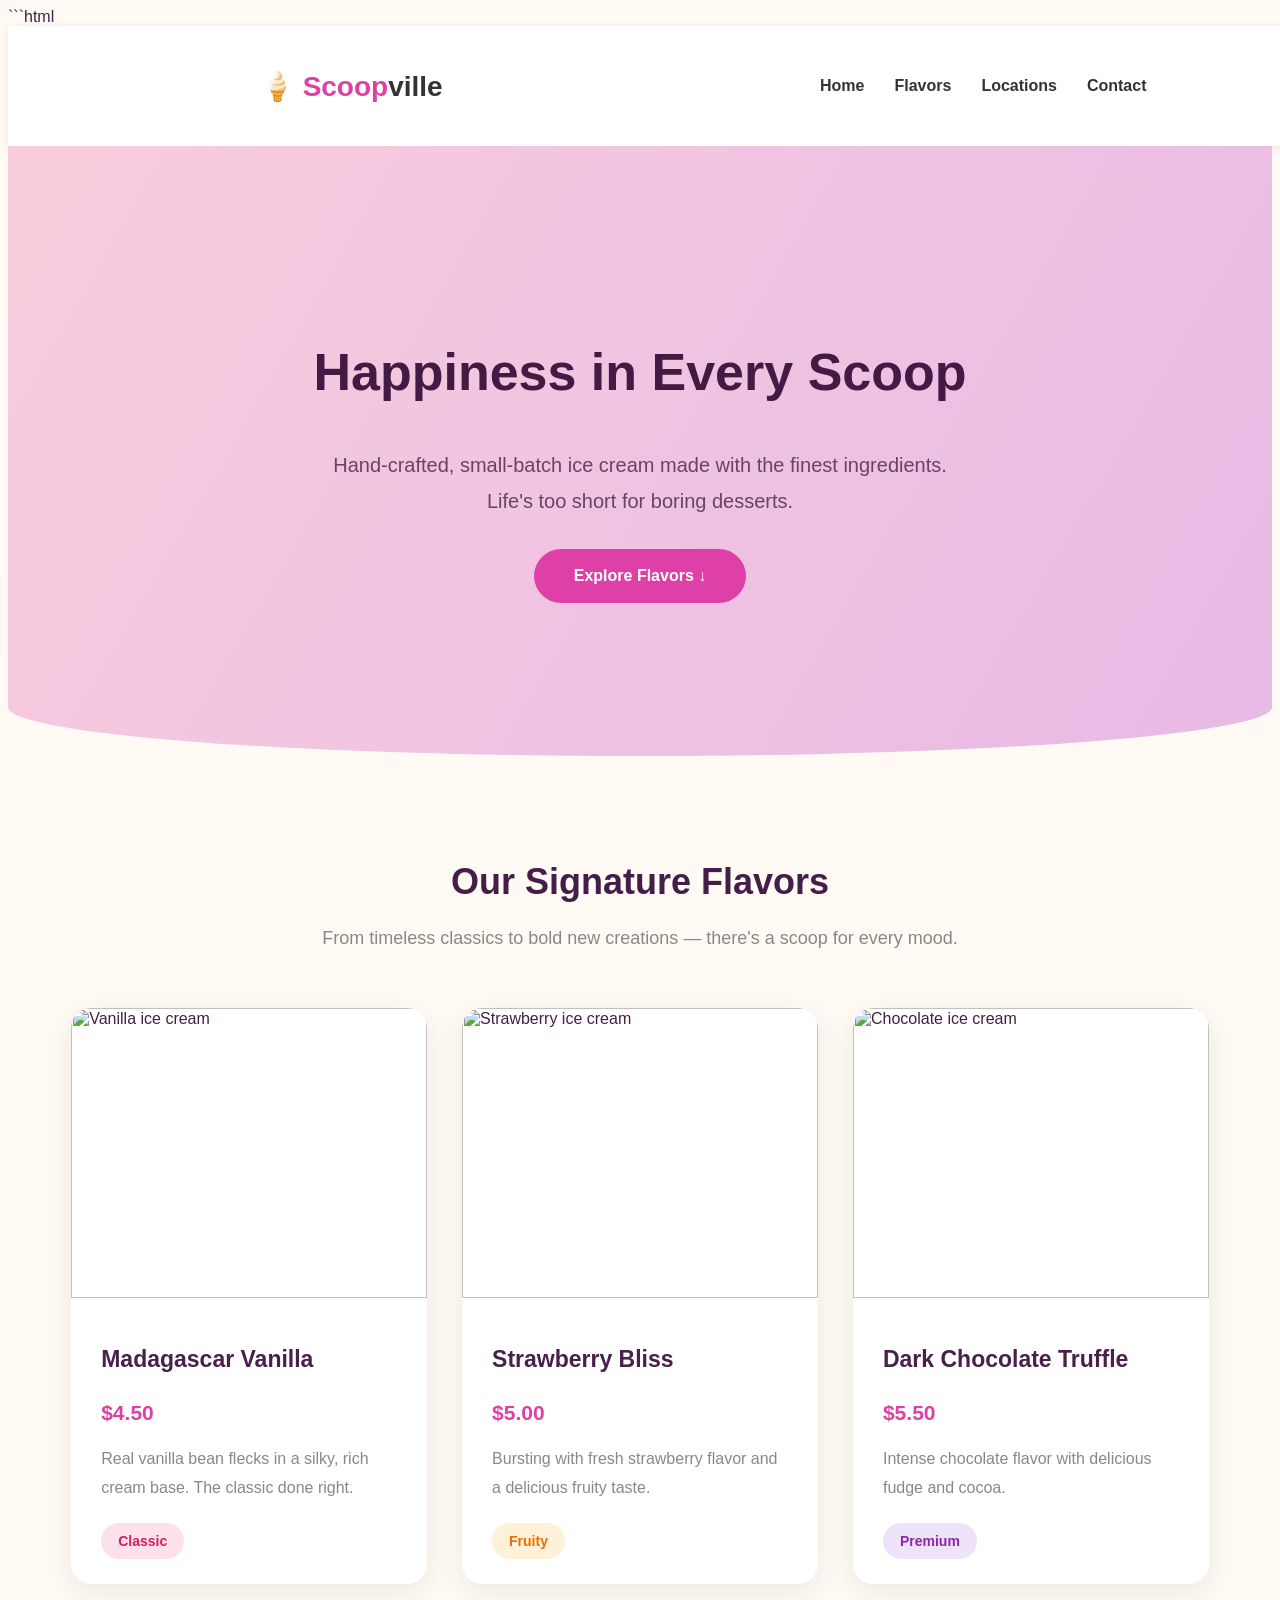
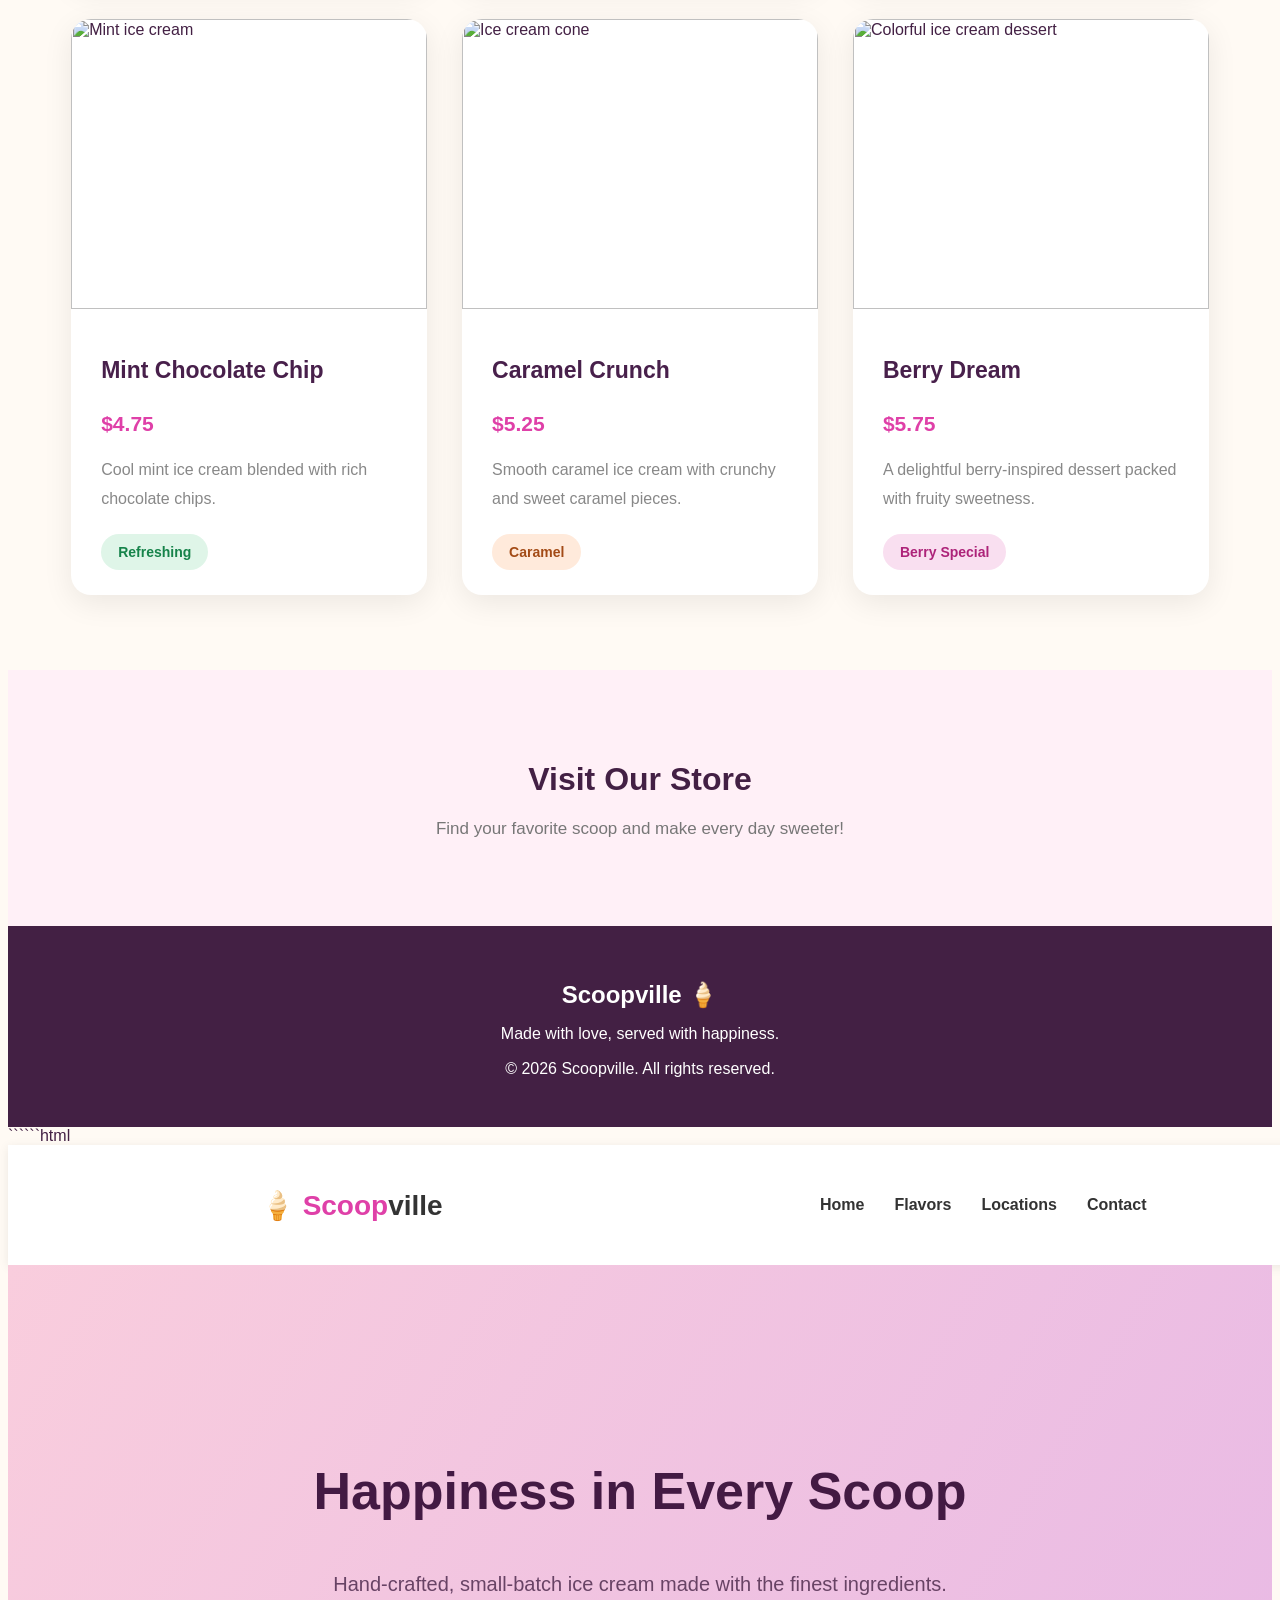
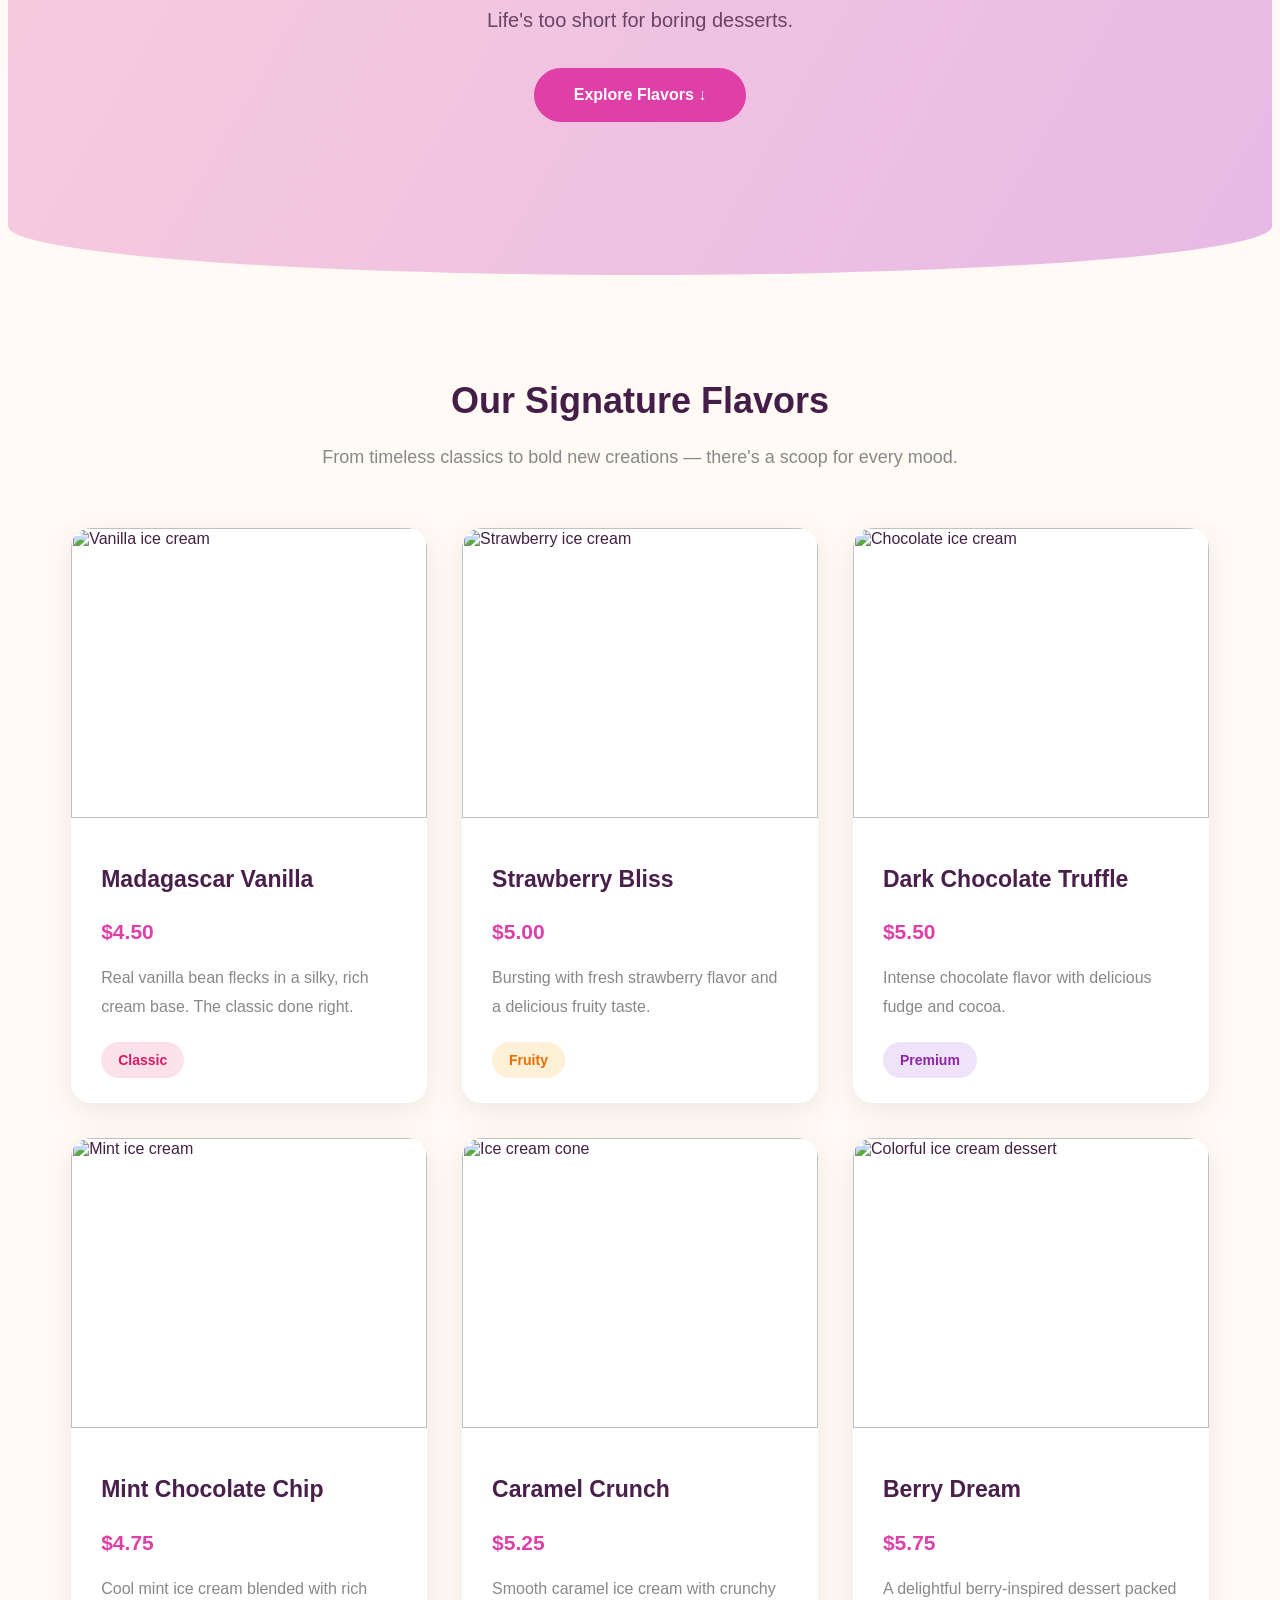
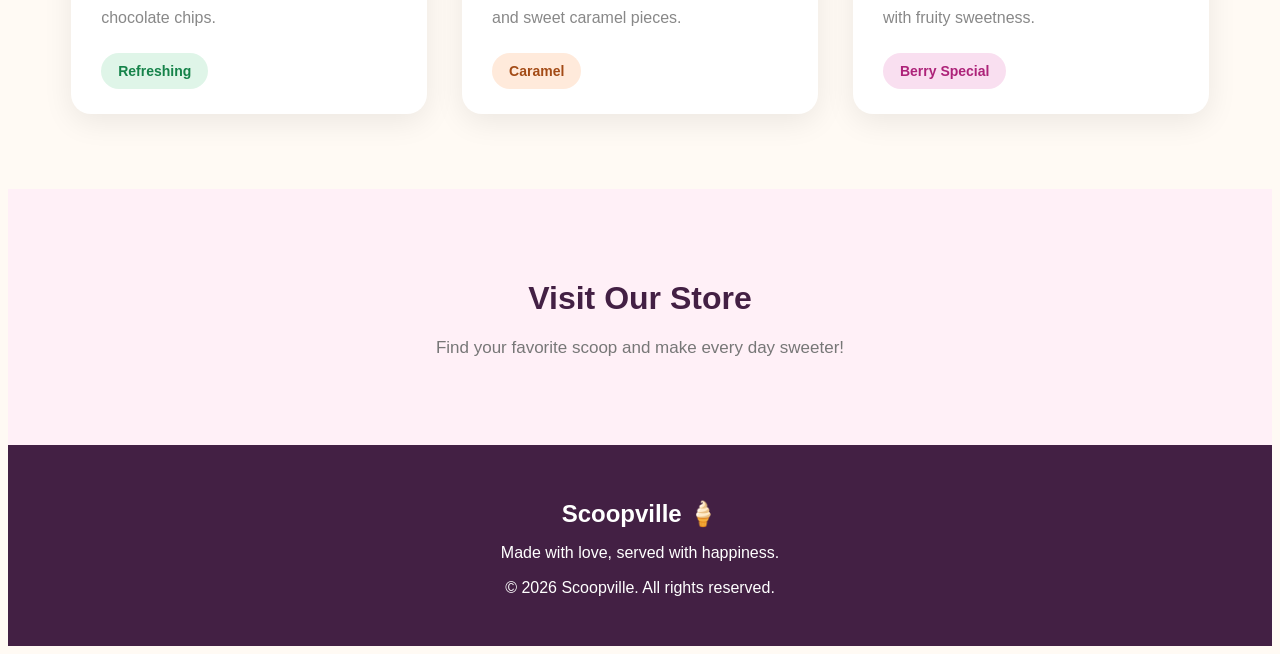
==== index.html @ 14be6e4d "first commit" ====
```html
<!DOCTYPE html>
<html lang="en">

<head>
    <meta charset="UTF-8">
    <meta name="viewport" content="width=device-width, initial-scale=1.0">

    <title>Scoopville Ice Cream</title>

    <!-- Connect CSS file -->
    <link rel="stylesheet" href="style.css">
</head>

<body>

    <!-- Navigation Bar -->
    <header class="navbar">

        <div class="logo">
            🍦 <span>Scoop</span>ville
        </div>

        <nav>
            <a href="#home">Home</a>
            <a href="#flavors">Flavors</a>
            <a href="#locations">Locations</a>
            <a href="#contact">Contact</a>
        </nav>

    </header>


    <!-- Hero Section -->
    <section class="hero" id="home">

        <h1>Happiness in Every Scoop</h1>

        <p>
            Hand-crafted, small-batch ice cream made with the finest ingredients.
            <br>
            Life's too short for boring desserts.
        </p>

        <a href="#flavors" class="hero-btn">
            Explore Flavors ↓
        </a>

    </section>


    <!-- Ice Cream Flavors Section -->
    <section class="flavors" id="flavors">

        <div class="section-heading">

            <h2>Our Signature Flavors</h2>

            <p>
                From timeless classics to bold new creations —
                there's a scoop for every mood.
            </p>

        </div>


        <!-- Six Ice Cream Cards -->
        <div class="card-container">


            <!-- Card 1 -->
            <div class="card">

                <img
                    src="https://images.unsplash.com/photo-1563805042-7684c019e1cb?auto=format&fit=crop&w=800&q=80"
                    alt="Vanilla ice cream">

                <div class="card-content">

                    <h3>Madagascar Vanilla</h3>

                    <h4>$4.50</h4>

                    <p>
                        Real vanilla bean flecks in a silky,
                        rich cream base. The classic done right.
                    </p>

                    <span class="tag classic">Classic</span>

                </div>

            </div>


            <!-- Card 2 -->
            <div class="card">

                <img
                    src="https://images.unsplash.com/photo-1497034825429-c343d7c6a68f?auto=format&fit=crop&w=800&q=80"
                    alt="Strawberry ice cream">

                <div class="card-content">

                    <h3>Strawberry Bliss</h3>

                    <h4>$5.00</h4>

                    <p>
                        Bursting with fresh strawberry flavor
                        and a delicious fruity taste.
                    </p>

                    <span class="tag fruity">Fruity</span>

                </div>

            </div>


            <!-- Card 3 -->
            <div class="card">

                <img
                    src="https://images.unsplash.com/photo-1501446529957-6226bd447c46?auto=format&fit=crop&w=800&q=80"
                    alt="Chocolate ice cream">

                <div class="card-content">

                    <h3>Dark Chocolate Truffle</h3>

                    <h4>$5.50</h4>

                    <p>
                        Intense chocolate flavor with
                        delicious fudge and cocoa.
                    </p>

                    <span class="tag premium">Premium</span>

                </div>

            </div>


            <!-- Card 4 -->
            <div class="card">

                <img
                    src="https://images.unsplash.com/photo-1560008581-09826d1de69e?auto=format&fit=crop&w=800&q=80"
                    alt="Mint ice cream">

                <div class="card-content">

                    <h3>Mint Chocolate Chip</h3>

                    <h4>$4.75</h4>

                    <p>
                        Cool mint ice cream blended with
                        rich chocolate chips.
                    </p>

                    <span class="tag fresh">Refreshing</span>

                </div>

            </div>


            <!-- Card 5 -->
            <div class="card">

                <img
                    src="https://images.unsplash.com/photo-1488900128323-21503983a07e?auto=format&fit=crop&w=800&q=80"
                    alt="Ice cream cone">

                <div class="card-content">

                    <h3>Caramel Crunch</h3>

                    <h4>$5.25</h4>

                    <p>
                        Smooth caramel ice cream with
                        crunchy and sweet caramel pieces.
                    </p>

                    <span class="tag caramel">Caramel</span>

                </div>

            </div>


            <!-- Card 6 -->
            <div class="card">

                <img
                    src="https://images.unsplash.com/photo-1517093157656-b9eccef91cb1?auto=format&fit=crop&w=800&q=80"
                    alt="Colorful ice cream dessert">

                <div class="card-content">

                    <h3>Berry Dream</h3>

                    <h4>$5.75</h4>

                    <p>
                        A delightful berry-inspired dessert
                        packed with fruity sweetness.
                    </p>

                    <span class="tag berry">Berry Special</span>

                </div>

            </div>


        </div>

    </section>


    <!-- Locations Section -->
    <section class="info-section" id="locations">

        <h2>Visit Our Store</h2>

        <p>
            Find your favorite scoop and make every day sweeter!
        </p>

    </section>


    <!-- Contact Section -->
    <footer id="contact">

        <h2>Scoopville 🍦</h2>

        <p>Made with love, served with happiness.</p>

        <p>© 2026 Scoopville. All rights reserved.</p>

    </footer>


</body>

</html>
``````html
<!DOCTYPE html>
<html lang="en">

<head>
    <meta charset="UTF-8">
    <meta name="viewport" content="width=device-width, initial-scale=1.0">

    <title>Scoopville Ice Cream</title>

    <!-- Connect CSS file -->
    <link rel="stylesheet" href="style.css">
</head>

<body>

    <!-- Navigation Bar -->
    <header class="navbar">

        <div class="logo">
            🍦 <span>Scoop</span>ville
        </div>

        <nav>
            <a href="#home">Home</a>
            <a href="#flavors">Flavors</a>
            <a href="#locations">Locations</a>
            <a href="#contact">Contact</a>
        </nav>

    </header>


    <!-- Hero Section -->
    <section class="hero" id="home">

        <h1>Happiness in Every Scoop</h1>

        <p>
            Hand-crafted, small-batch ice cream made with the finest ingredients.
            <br>
            Life's too short for boring desserts.
        </p>

        <a href="#flavors" class="hero-btn">
            Explore Flavors ↓
        </a>

    </section>


    <!-- Ice Cream Flavors Section -->
    <section class="flavors" id="flavors">

        <div class="section-heading">

            <h2>Our Signature Flavors</h2>

            <p>
                From timeless classics to bold new creations —
                there's a scoop for every mood.
            </p>

        </div>


        <!-- Six Ice Cream Cards -->
        <div class="card-container">


            <!-- Card 1 -->
            <div class="card">

                <img
                    src="https://images.unsplash.com/photo-1563805042-7684c019e1cb?auto=format&fit=crop&w=800&q=80"
                    alt="Vanilla ice cream">

                <div class="card-content">

                    <h3>Madagascar Vanilla</h3>

                    <h4>$4.50</h4>

                    <p>
                        Real vanilla bean flecks in a silky,
                        rich cream base. The classic done right.
                    </p>

                    <span class="tag classic">Classic</span>

                </div>

            </div>


            <!-- Card 2 -->
            <div class="card">

                <img
                    src="https://images.unsplash.com/photo-1497034825429-c343d7c6a68f?auto=format&fit=crop&w=800&q=80"
                    alt="Strawberry ice cream">

                <div class="card-content">

                    <h3>Strawberry Bliss</h3>

                    <h4>$5.00</h4>

                    <p>
                        Bursting with fresh strawberry flavor
                        and a delicious fruity taste.
                    </p>

                    <span class="tag fruity">Fruity</span>

                </div>

            </div>


            <!-- Card 3 -->
            <div class="card">

                <img
                    src="https://images.unsplash.com/photo-1501446529957-6226bd447c46?auto=format&fit=crop&w=800&q=80"
                    alt="Chocolate ice cream">

                <div class="card-content">

                    <h3>Dark Chocolate Truffle</h3>

                    <h4>$5.50</h4>

                    <p>
                        Intense chocolate flavor with
                        delicious fudge and cocoa.
                    </p>

                    <span class="tag premium">Premium</span>

                </div>

            </div>


            <!-- Card 4 -->
            <div class="card">

                <img
                    src="https://images.unsplash.com/photo-1560008581-09826d1de69e?auto=format&fit=crop&w=800&q=80"
                    alt="Mint ice cream">

                <div class="card-content">

                    <h3>Mint Chocolate Chip</h3>

                    <h4>$4.75</h4>

                    <p>
                        Cool mint ice cream blended with
                        rich chocolate chips.
                    </p>

                    <span class="tag fresh">Refreshing</span>

                </div>

            </div>


            <!-- Card 5 -->
            <div class="card">

                <img
                    src="https://images.unsplash.com/photo-1488900128323-21503983a07e?auto=format&fit=crop&w=800&q=80"
                    alt="Ice cream cone">

                <div class="card-content">

                    <h3>Caramel Crunch</h3>

                    <h4>$5.25</h4>

                    <p>
                        Smooth caramel ice cream with
                        crunchy and sweet caramel pieces.
                    </p>

                    <span class="tag caramel">Caramel</span>

                </div>

            </div>


            <!-- Card 6 -->
            <div class="card">

                <img
                    src="https://images.unsplash.com/photo-1517093157656-b9eccef91cb1?auto=format&fit=crop&w=800&q=80"
                    alt="Colorful ice cream dessert">

                <div class="card-content">

                    <h3>Berry Dream</h3>

                    <h4>$5.75</h4>

                    <p>
                        A delightful berry-inspired dessert
                        packed with fruity sweetness.
                    </p>

                    <span class="tag berry">Berry Special</span>

                </div>

            </div>


        </div>

    </section>


    <!-- Locations Section -->
    <section class="info-section" id="locations">

        <h2>Visit Our Store</h2>

        <p>
            Find your favorite scoop and make every day sweeter!
        </p>

    </section>


    <!-- Contact Section -->
    <footer id="contact">

        <h2>Scoopville 🍦</h2>

        <p>Made with love, served with happiness.</p>

        <p>© 2026 Scoopville. All rights reserved.</p>

    </footer>


</body>

</html>
---- style.css ----
```css
/* Remove default spacing */
* {
    margin: 0;
    padding: 0;
    box-sizing: border-box;
}


/* Whole Website */
body {
    font-family: Arial, Helvetica, sans-serif;
    background-color: #fffaf4;
    color: #432044;
}


/* Navigation Bar */
.navbar {
    width: 100%;
    min-height: 80px;
    background-color: white;

    display: flex;
    justify-content: space-around;
    align-items: center;

    padding: 20px 5%;
    box-shadow: 0 2px 10px rgba(0, 0, 0, 0.08);
}


/* Logo */
.logo {
    font-size: 28px;
    font-weight: bold;
    color: #333;
}

.logo span {
    color: #df40a8;
}


/* Navigation Links */
nav {
    display: flex;
    gap: 30px;
}

nav a {
    text-decoration: none;
    color: #333;
    font-size: 16px;
    font-weight: 600;

    transition: color 0.3s;
}

nav a:hover {
    color: #df40a8;
}


/* Hero Section */
.hero {
    min-height: 490px;

    background: linear-gradient(
        120deg,
        #f9cddd,
        #e8b9e5
    );

    display: flex;
    flex-direction: column;
    justify-content: center;
    align-items: center;

    text-align: center;
    padding: 60px 20px;

    border-radius: 0 0 50% 50% / 0 0 8% 8%;
}


/* Main Heading */
.hero h1 {
    font-size: 52px;
    margin-bottom: 25px;
    color: #431a43;
}


/* Hero Description */
.hero p {
    font-size: 20px;
    line-height: 1.8;
    color: #684365;
    margin-bottom: 30px;
}


/* Explore Button */
.hero-btn {
    display: inline-block;

    background-color: #df40a8;
    color: white;

    padding: 18px 40px;
    border-radius: 40px;

    text-decoration: none;
    font-weight: bold;
    font-size: 16px;

    transition: 0.3s;
}

.hero-btn:hover {
    background-color: #bc278b;
    transform: translateY(-3px);
}


/* Flavors Section */
.flavors {
    padding: 75px 5%;
}


/* Section Heading */
.section-heading {
    text-align: center;
    max-width: 650px;
    margin: 0 auto 55px;
}

.section-heading h2 {
    font-size: 36px;
    margin-bottom: 20px;
    color: #451d49;
}

.section-heading p {
    font-size: 18px;
    line-height: 1.7;
    color: #888;
}


/* Cards Layout */
.card-container {
    display: grid;

    /* Three cards in each row */
    grid-template-columns: repeat(3, minmax(0, 1fr));

    gap: 35px;
    max-width: 1300px;
    margin: auto;
}


/* Individual Card */
.card {
    background-color: white;
    border-radius: 20px;

    overflow: hidden;

    box-shadow: 0 8px 30px rgba(0, 0, 0, 0.08);

    transition: transform 0.3s, box-shadow 0.3s;
}


/* Card Hover Effect */
.card:hover {
    transform: translateY(-8px);

    box-shadow: 0 15px 35px rgba(0, 0, 0, 0.15);
}


/* Card Images */
.card img {
    width: 100%;
    height: 290px;

    object-fit: cover;
    display: block;
}


/* Card Content */
.card-content {
    padding: 25px 30px;
}


/* Ice Cream Name */
.card-content h3 {
    font-size: 23px;
    margin-bottom: 15px;
    color: #48204b;
}


/* Price */
.card-content h4 {
    font-size: 21px;
    color: #df40a8;
    margin-bottom: 20px;
}


/* Description */
.card-content p {
    font-size: 16px;
    line-height: 1.8;
    color: #888;

    margin-bottom: 20px;
}


/* Category Labels */
.tag {
    display: inline-block;

    padding: 10px 17px;
    border-radius: 25px;

    font-size: 14px;
    font-weight: 600;
}


/* Different Tag Colors */
.classic {
    background-color: #fce1eb;
    color: #d81b60;
}

.fruity {
    background-color: #fff0d8;
    color: #ef6c00;
}

.premium {
    background-color: #eee3f8;
    color: #8e24aa;
}

.fresh {
    background-color: #dff5e8;
    color: #16834a;
}

.caramel {
    background-color: #ffeadb;
    color: #a34b16;
}

.berry {
    background-color: #f9dff0;
    color: #ad2379;
}


/* Locations Section */
.info-section {
    text-align: center;
    padding: 65px 20px;
    background-color: #fff0f7;
}

.info-section h2 {
    font-size: 32px;
    margin-bottom: 15px;
}

.info-section p {
    font-size: 17px;
    color: #777;
    line-height: 1.7;
}


/* Footer */
footer {
    text-align: center;
    padding: 35px 20px;

    background-color: #432044;
    color: white;
}

footer h2 {
    margin-bottom: 12px;
}

footer p {
    margin: 10px 0;
    line-height: 1.6;
}


/* Tablet Screen */
@media (max-width: 900px) {

    .card-container {
        grid-template-columns: repeat(2, minmax(0, 1fr));
        gap: 25px;
    }

    .hero h1 {
        font-size: 40px;
    }

    .card img {
        height: 250px;
    }

}


/* Mobile Screen */
@media (max-width: 600px) {

    .navbar {
        flex-direction: column;
        gap: 20px;
    }

    nav {
        justify-content: center;
        flex-wrap: wrap;
        gap: 15px;
    }

    .hero {
        min-height: 400px;
        padding: 50px 20px;
    }

    .hero h1 {
        font-size: 32px;
    }

    .hero p {
        font-size: 16px;
    }

    .section-heading h2 {
        font-size: 28px;
    }

    .section-heading p {
        font-size: 16px;
    }

    .card-container {
        grid-template-columns: 1fr;
    }

    .card img {
        height: 250px;
    }

    .card-content {
        padding: 22px;
    }

}
```
---- style.css ----
```css
/* Remove default spacing */
* {
    margin: 0;
    padding: 0;
    box-sizing: border-box;
}


/* Whole Website */
body {
    font-family: Arial, Helvetica, sans-serif;
    background-color: #fffaf4;
    color: #432044;
}


/* Navigation Bar */
.navbar {
    width: 100%;
    min-height: 80px;
    background-color: white;

    display: flex;
    justify-content: space-around;
    align-items: center;

    padding: 20px 5%;
    box-shadow: 0 2px 10px rgba(0, 0, 0, 0.08);
}


/* Logo */
.logo {
    font-size: 28px;
    font-weight: bold;
    color: #333;
}

.logo span {
    color: #df40a8;
}


/* Navigation Links */
nav {
    display: flex;
    gap: 30px;
}

nav a {
    text-decoration: none;
    color: #333;
    font-size: 16px;
    font-weight: 600;

    transition: color 0.3s;
}

nav a:hover {
    color: #df40a8;
}


/* Hero Section */
.hero {
    min-height: 490px;

    background: linear-gradient(
        120deg,
        #f9cddd,
        #e8b9e5
    );

    display: flex;
    flex-direction: column;
    justify-content: center;
    align-items: center;

    text-align: center;
    padding: 60px 20px;

    border-radius: 0 0 50% 50% / 0 0 8% 8%;
}


/* Main Heading */
.hero h1 {
    font-size: 52px;
    margin-bottom: 25px;
    color: #431a43;
}


/* Hero Description */
.hero p {
    font-size: 20px;
    line-height: 1.8;
    color: #684365;
    margin-bottom: 30px;
}


/* Explore Button */
.hero-btn {
    display: inline-block;

    background-color: #df40a8;
    color: white;

    padding: 18px 40px;
    border-radius: 40px;

    text-decoration: none;
    font-weight: bold;
    font-size: 16px;

    transition: 0.3s;
}

.hero-btn:hover {
    background-color: #bc278b;
    transform: translateY(-3px);
}


/* Flavors Section */
.flavors {
    padding: 75px 5%;
}


/* Section Heading */
.section-heading {
    text-align: center;
    max-width: 650px;
    margin: 0 auto 55px;
}

.section-heading h2 {
    font-size: 36px;
    margin-bottom: 20px;
    color: #451d49;
}

.section-heading p {
    font-size: 18px;
    line-height: 1.7;
    color: #888;
}


/* Cards Layout */
.card-container {
    display: grid;

    /* Three cards in each row */
    grid-template-columns: repeat(3, minmax(0, 1fr));

    gap: 35px;
    max-width: 1300px;
    margin: auto;
}


/* Individual Card */
.card {
    background-color: white;
    border-radius: 20px;

    overflow: hidden;

    box-shadow: 0 8px 30px rgba(0, 0, 0, 0.08);

    transition: transform 0.3s, box-shadow 0.3s;
}


/* Card Hover Effect */
.card:hover {
    transform: translateY(-8px);

    box-shadow: 0 15px 35px rgba(0, 0, 0, 0.15);
}


/* Card Images */
.card img {
    width: 100%;
    height: 290px;

    object-fit: cover;
    display: block;
}


/* Card Content */
.card-content {
    padding: 25px 30px;
}


/* Ice Cream Name */
.card-content h3 {
    font-size: 23px;
    margin-bottom: 15px;
    color: #48204b;
}


/* Price */
.card-content h4 {
    font-size: 21px;
    color: #df40a8;
    margin-bottom: 20px;
}


/* Description */
.card-content p {
    font-size: 16px;
    line-height: 1.8;
    color: #888;

    margin-bottom: 20px;
}


/* Category Labels */
.tag {
    display: inline-block;

    padding: 10px 17px;
    border-radius: 25px;

    font-size: 14px;
    font-weight: 600;
}


/* Different Tag Colors */
.classic {
    background-color: #fce1eb;
    color: #d81b60;
}

.fruity {
    background-color: #fff0d8;
    color: #ef6c00;
}

.premium {
    background-color: #eee3f8;
    color: #8e24aa;
}

.fresh {
    background-color: #dff5e8;
    color: #16834a;
}

.caramel {
    background-color: #ffeadb;
    color: #a34b16;
}

.berry {
    background-color: #f9dff0;
    color: #ad2379;
}


/* Locations Section */
.info-section {
    text-align: center;
    padding: 65px 20px;
    background-color: #fff0f7;
}

.info-section h2 {
    font-size: 32px;
    margin-bottom: 15px;
}

.info-section p {
    font-size: 17px;
    color: #777;
    line-height: 1.7;
}


/* Footer */
footer {
    text-align: center;
    padding: 35px 20px;

    background-color: #432044;
    color: white;
}

footer h2 {
    margin-bottom: 12px;
}

footer p {
    margin: 10px 0;
    line-height: 1.6;
}


/* Tablet Screen */
@media (max-width: 900px) {

    .card-container {
        grid-template-columns: repeat(2, minmax(0, 1fr));
        gap: 25px;
    }

    .hero h1 {
        font-size: 40px;
    }

    .card img {
        height: 250px;
    }

}


/* Mobile Screen */
@media (max-width: 600px) {

    .navbar {
        flex-direction: column;
        gap: 20px;
    }

    nav {
        justify-content: center;
        flex-wrap: wrap;
        gap: 15px;
    }

    .hero {
        min-height: 400px;
        padding: 50px 20px;
    }

    .hero h1 {
        font-size: 32px;
    }

    .hero p {
        font-size: 16px;
    }

    .section-heading h2 {
        font-size: 28px;
    }

    .section-heading p {
        font-size: 16px;
    }

    .card-container {
        grid-template-columns: 1fr;
    }

    .card img {
        height: 250px;
    }

    .card-content {
        padding: 22px;
    }

}
```
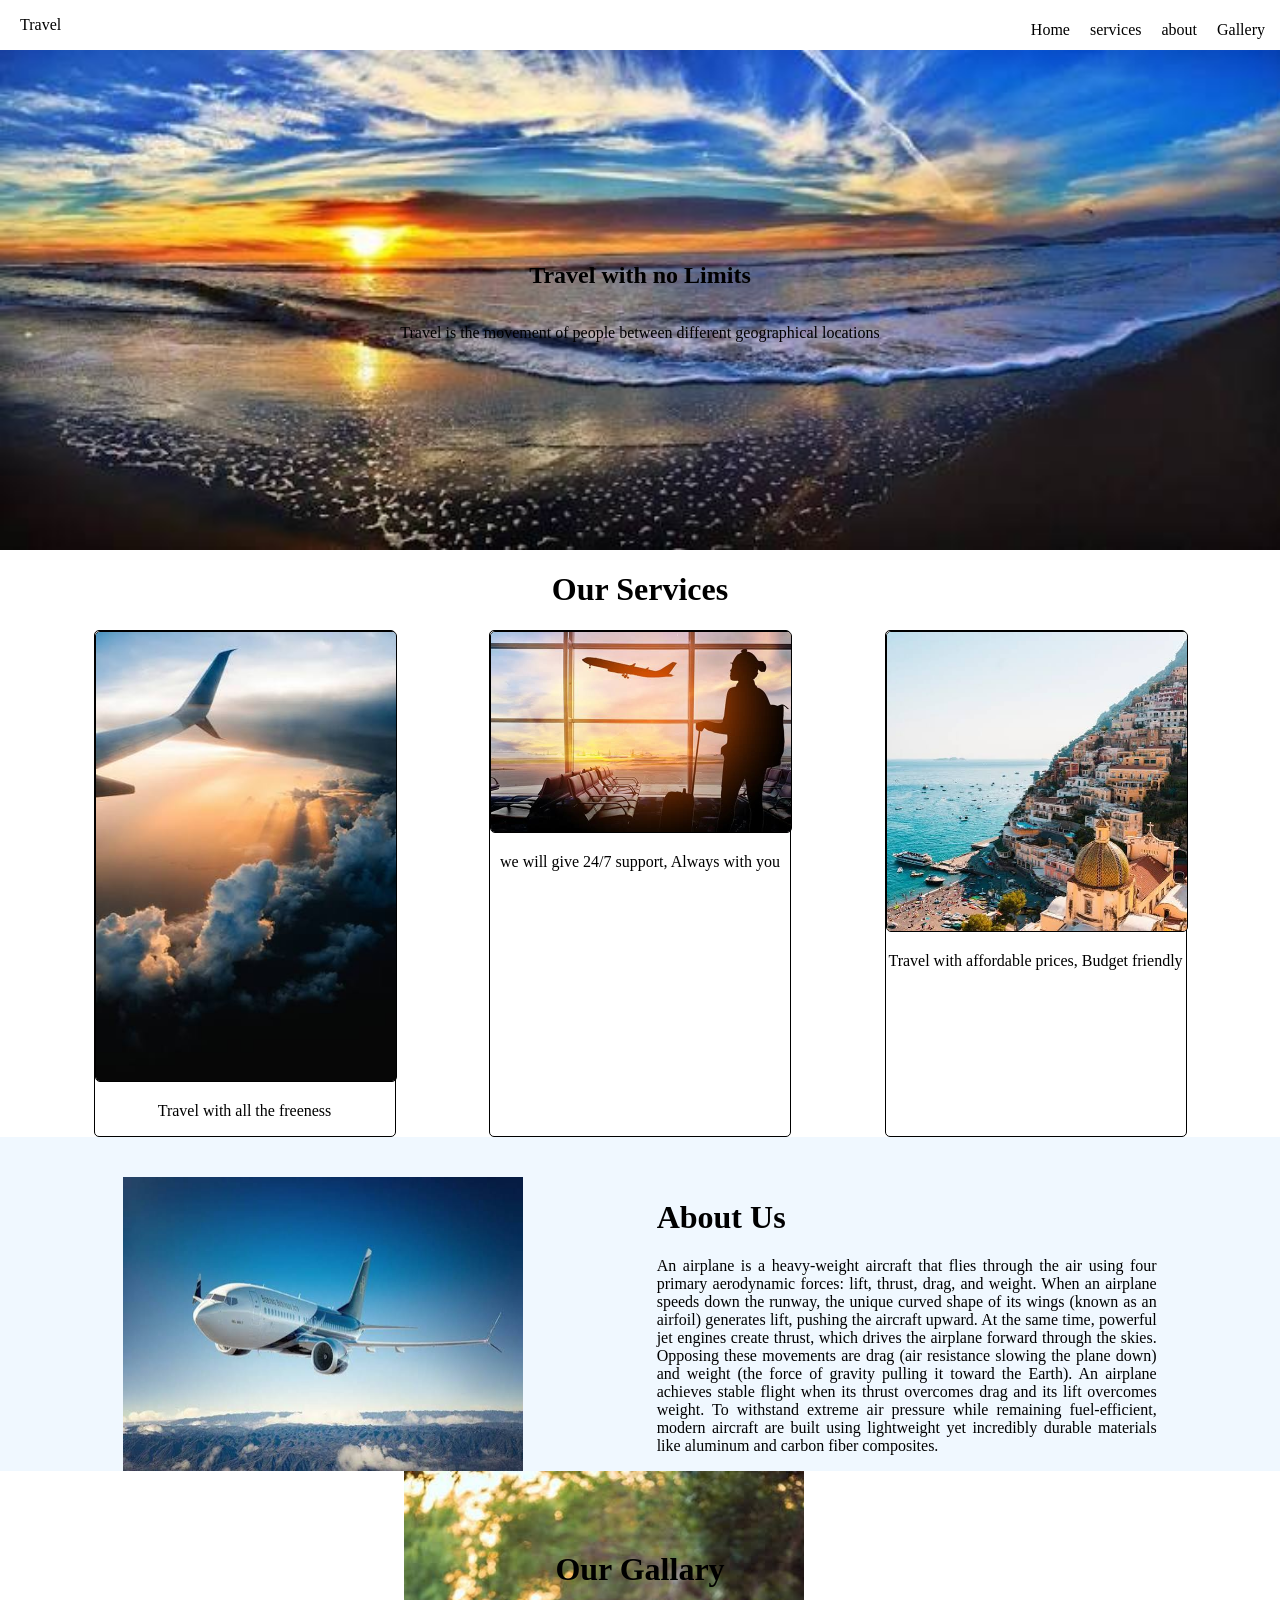
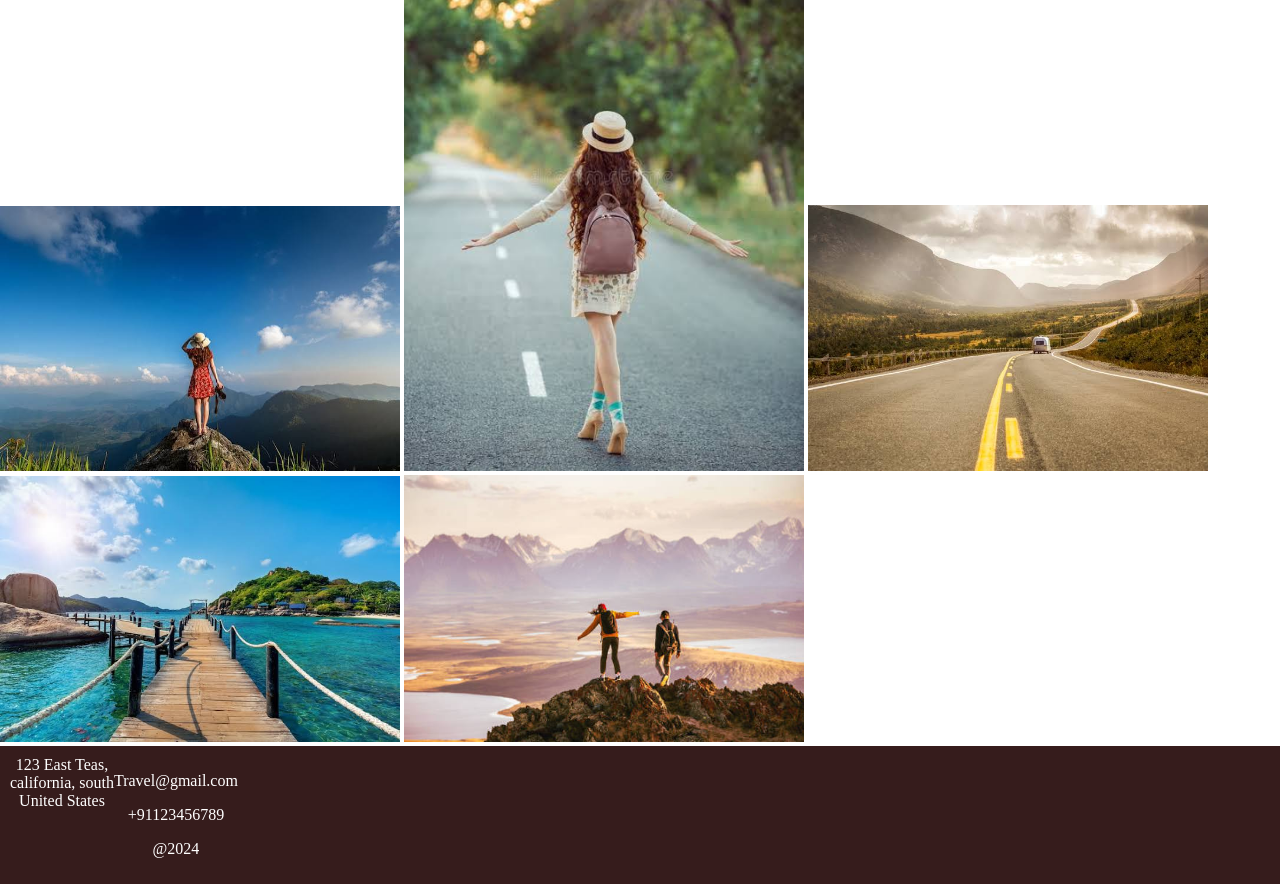
==== commit 0aa164b8: "update made to code" ====
--- a/index.html
+++ b/index.html
@@ -1,504 +1,86 @@
-```html
 <!DOCTYPE html>
 <html lang="en">
-
 <head>
     <meta charset="UTF-8">
     <meta name="viewport" content="width=device-width, initial-scale=1.0">
-
-    <title>Scoopville Ice Cream</title>
-
-    <!-- Connect CSS file -->
+    <title>Travel </title>
     <link rel="stylesheet" href="style.css">
 </head>
+<body>
+    <div class ="container">
+        <div class ="header"> 
+            <div class="icon_area">
+             <img src=""  class ="">
+             <span class="icon_name">Travel</span>  
 
-<body>
+            </div>
+            <div class="menu_area">
+              <ul>
+                <li>Home</li>
+                <li>services</li>
+                <li>about</li>
+                <li>Gallery</li>
+              </ul>  
+             </div>
+             </div>
+             <div class ="content">
+            <div class="main_content">
+            <h2 class="main_heading"> Travel with no Limits</h2>
+            <p>Travel is the movement of people between different geographical locations</p> 
+            
+            </div>
+            <h1 class="services_heading"> Our Services</h1>
+            <div class ="services">
+             <div class="card1">
+                <img src="images (2).jpg" class="card_img1" alt="Travel Image">
+                <p>Travel with all the freeness</p>
+             </div>  
 
-    <!-- Navigation Bar -->
-    <header class="navbar">
+            <div class="card2">
+            <img src="images (3).jpg" class="card_img2" alt="Travel Image">
+            <p>we will give 24/7 support, Always with you </p>
+            </div>
+            <div class="card3">
+                <img src="images (4).jpg" class="card_img3" alt="Travel Image">
+                <p>Travel with affordable prices, Budget friendly</p>
+            </div> 
+            </div>
+            <div class ="about_us">
+               <img src="images (5).jpg" class="side_img">
+            <div class="side_text"> 
+              <h1>About Us</h1>
+                <p>An airplane is a heavy-weight aircraft that flies through the air using four primary aerodynamic forces: lift, thrust, drag, and weight. When an airplane speeds down the runway, the unique curved shape of its wings (known as an airfoil) generates lift, pushing the aircraft upward. At the same time, powerful jet engines create thrust, which drives the airplane forward through the skies. Opposing these movements are drag (air resistance slowing the plane down) and weight (the force of gravity pulling it toward the Earth). An airplane achieves stable flight when its thrust overcomes drag and its lift overcomes weight. To withstand extreme air pressure while remaining fuel-efficient, modern aircraft are built using lightweight yet incredibly durable materials like aluminum and carbon fiber composites.</p>
+            </div>  
 
-        <div class="logo">
-            🍦 <span>Scoop</span>ville
-        </div>
-
-        <nav>
-            <a href="#home">Home</a>
-            <a href="#flavors">Flavors</a>
-            <a href="#locations">Locations</a>
-            <a href="#contact">Contact</a>
-        </nav>
-
-    </header>
+            </div>
+            
+            <div class="gallery">
+               <h2 class="gallery_text">Our Gallary</h2>
+               <img src="images (6).jpg" class="g1">
+                <img src="images (7).jpg" class="g2">
+                <img src="images (8).jpg" class="g3">
+                 <img src="images (9).jpg" class="g4">
+                 <img src="images (11).jpg" class="g5">
 
 
-    <!-- Hero Section -->
-    <section class="hero" id="home">
-
-        <h1>Happiness in Every Scoop</h1>
-
-        <p>
-            Hand-crafted, small-batch ice cream made with the finest ingredients.
-            <br>
-            Life's too short for boring desserts.
-        </p>
-
-        <a href="#flavors" class="hero-btn">
-            Explore Flavors ↓
-        </a>
-
-    </section>
-
-
-    <!-- Ice Cream Flavors Section -->
-    <section class="flavors" id="flavors">
-
-        <div class="section-heading">
-
-            <h2>Our Signature Flavors</h2>
-
-            <p>
-                From timeless classics to bold new creations —
-                there's a scoop for every mood.
-            </p>
-
-        </div>
-
-
-        <!-- Six Ice Cream Cards -->
-        <div class="card-container">
-
-
-            <!-- Card 1 -->
-            <div class="card">
-
-                <img
-                    src="https://images.unsplash.com/photo-1563805042-7684c019e1cb?auto=format&fit=crop&w=800&q=80"
-                    alt="Vanilla ice cream">
-
-                <div class="card-content">
-
-                    <h3>Madagascar Vanilla</h3>
-
-                    <h4>$4.50</h4>
-
-                    <p>
-                        Real vanilla bean flecks in a silky,
-                        rich cream base. The classic done right.
-                    </p>
-
-                    <span class="tag classic">Classic</span>
-
-                </div>
 
             </div>
 
-
-            <!-- Card 2 -->
-            <div class="card">
-
-                <img
-                    src="https://images.unsplash.com/photo-1497034825429-c343d7c6a68f?auto=format&fit=crop&w=800&q=80"
-                    alt="Strawberry ice cream">
-
-                <div class="card-content">
-
-                    <h3>Strawberry Bliss</h3>
-
-                    <h4>$5.00</h4>
-
-                    <p>
-                        Bursting with fresh strawberry flavor
-                        and a delicious fruity taste.
-                    </p>
-
-                    <span class="tag fruity">Fruity</span>
-
-                </div>
-
+        </div>
+        <div class="footer">
+            <div class="address" >
+                123 East Teas,<br>
+                california, south<br>
+                United States
+            </div>
+            <div class="contact">
+             <p>Travel@gmail.com</p>
+             <p>+91123456789 </p>
+             <p>@2024</p>   
             </div>
 
-
-            <!-- Card 3 -->
-            <div class="card">
-
-                <img
-                    src="https://images.unsplash.com/photo-1501446529957-6226bd447c46?auto=format&fit=crop&w=800&q=80"
-                    alt="Chocolate ice cream">
-
-                <div class="card-content">
-
-                    <h3>Dark Chocolate Truffle</h3>
-
-                    <h4>$5.50</h4>
-
-                    <p>
-                        Intense chocolate flavor with
-                        delicious fudge and cocoa.
-                    </p>
-
-                    <span class="tag premium">Premium</span>
-
-                </div>
-
-            </div>
-
-
-            <!-- Card 4 -->
-            <div class="card">
-
-                <img
-                    src="https://images.unsplash.com/photo-1560008581-09826d1de69e?auto=format&fit=crop&w=800&q=80"
-                    alt="Mint ice cream">
-
-                <div class="card-content">
-
-                    <h3>Mint Chocolate Chip</h3>
-
-                    <h4>$4.75</h4>
-
-                    <p>
-                        Cool mint ice cream blended with
-                        rich chocolate chips.
-                    </p>
-
-                    <span class="tag fresh">Refreshing</span>
-
-                </div>
-
-            </div>
-
-
-            <!-- Card 5 -->
-            <div class="card">
-
-                <img
-                    src="https://images.unsplash.com/photo-1488900128323-21503983a07e?auto=format&fit=crop&w=800&q=80"
-                    alt="Ice cream cone">
-
-                <div class="card-content">
-
-                    <h3>Caramel Crunch</h3>
-
-                    <h4>$5.25</h4>
-
-                    <p>
-                        Smooth caramel ice cream with
-                        crunchy and sweet caramel pieces.
-                    </p>
-
-                    <span class="tag caramel">Caramel</span>
-
-                </div>
-
-            </div>
-
-
-            <!-- Card 6 -->
-            <div class="card">
-
-                <img
-                    src="https://images.unsplash.com/photo-1517093157656-b9eccef91cb1?auto=format&fit=crop&w=800&q=80"
-                    alt="Colorful ice cream dessert">
-
-                <div class="card-content">
-
-                    <h3>Berry Dream</h3>
-
-                    <h4>$5.75</h4>
-
-                    <p>
-                        A delightful berry-inspired dessert
-                        packed with fruity sweetness.
-                    </p>
-
-                    <span class="tag berry">Berry Special</span>
-
-                </div>
-
-            </div>
-
-
         </div>
-
-    </section>
-
-
-    <!-- Locations Section -->
-    <section class="info-section" id="locations">
-
-        <h2>Visit Our Store</h2>
-
-        <p>
-            Find your favorite scoop and make every day sweeter!
-        </p>
-
-    </section>
-
-
-    <!-- Contact Section -->
-    <footer id="contact">
-
-        <h2>Scoopville 🍦</h2>
-
-        <p>Made with love, served with happiness.</p>
-
-        <p>© 2026 Scoopville. All rights reserved.</p>
-
-    </footer>
-
-
+    </div>
+    
 </body>
-
-</html>
-``````html
-<!DOCTYPE html>
-<html lang="en">
-
-<head>
-    <meta charset="UTF-8">
-    <meta name="viewport" content="width=device-width, initial-scale=1.0">
-
-    <title>Scoopville Ice Cream</title>
-
-    <!-- Connect CSS file -->
-    <link rel="stylesheet" href="style.css">
-</head>
-
-<body>
-
-    <!-- Navigation Bar -->
-    <header class="navbar">
-
-        <div class="logo">
-            🍦 <span>Scoop</span>ville
-        </div>
-
-        <nav>
-            <a href="#home">Home</a>
-            <a href="#flavors">Flavors</a>
-            <a href="#locations">Locations</a>
-            <a href="#contact">Contact</a>
-        </nav>
-
-    </header>
-
-
-    <!-- Hero Section -->
-    <section class="hero" id="home">
-
-        <h1>Happiness in Every Scoop</h1>
-
-        <p>
-            Hand-crafted, small-batch ice cream made with the finest ingredients.
-            <br>
-            Life's too short for boring desserts.
-        </p>
-
-        <a href="#flavors" class="hero-btn">
-            Explore Flavors ↓
-        </a>
-
-    </section>
-
-
-    <!-- Ice Cream Flavors Section -->
-    <section class="flavors" id="flavors">
-
-        <div class="section-heading">
-
-            <h2>Our Signature Flavors</h2>
-
-            <p>
-                From timeless classics to bold new creations —
-                there's a scoop for every mood.
-            </p>
-
-        </div>
-
-
-        <!-- Six Ice Cream Cards -->
-        <div class="card-container">
-
-
-            <!-- Card 1 -->
-            <div class="card">
-
-                <img
-                    src="https://images.unsplash.com/photo-1563805042-7684c019e1cb?auto=format&fit=crop&w=800&q=80"
-                    alt="Vanilla ice cream">
-
-                <div class="card-content">
-
-                    <h3>Madagascar Vanilla</h3>
-
-                    <h4>$4.50</h4>
-
-                    <p>
-                        Real vanilla bean flecks in a silky,
-                        rich cream base. The classic done right.
-                    </p>
-
-                    <span class="tag classic">Classic</span>
-
-                </div>
-
-            </div>
-
-
-            <!-- Card 2 -->
-            <div class="card">
-
-                <img
-                    src="https://images.unsplash.com/photo-1497034825429-c343d7c6a68f?auto=format&fit=crop&w=800&q=80"
-                    alt="Strawberry ice cream">
-
-                <div class="card-content">
-
-                    <h3>Strawberry Bliss</h3>
-
-                    <h4>$5.00</h4>
-
-                    <p>
-                        Bursting with fresh strawberry flavor
-                        and a delicious fruity taste.
-                    </p>
-
-                    <span class="tag fruity">Fruity</span>
-
-                </div>
-
-            </div>
-
-
-            <!-- Card 3 -->
-            <div class="card">
-
-                <img
-                    src="https://images.unsplash.com/photo-1501446529957-6226bd447c46?auto=format&fit=crop&w=800&q=80"
-                    alt="Chocolate ice cream">
-
-                <div class="card-content">
-
-                    <h3>Dark Chocolate Truffle</h3>
-
-                    <h4>$5.50</h4>
-
-                    <p>
-                        Intense chocolate flavor with
-                        delicious fudge and cocoa.
-                    </p>
-
-                    <span class="tag premium">Premium</span>
-
-                </div>
-
-            </div>
-
-
-            <!-- Card 4 -->
-            <div class="card">
-
-                <img
-                    src="https://images.unsplash.com/photo-1560008581-09826d1de69e?auto=format&fit=crop&w=800&q=80"
-                    alt="Mint ice cream">
-
-                <div class="card-content">
-
-                    <h3>Mint Chocolate Chip</h3>
-
-                    <h4>$4.75</h4>
-
-                    <p>
-                        Cool mint ice cream blended with
-                        rich chocolate chips.
-                    </p>
-
-                    <span class="tag fresh">Refreshing</span>
-
-                </div>
-
-            </div>
-
-
-            <!-- Card 5 -->
-            <div class="card">
-
-                <img
-                    src="https://images.unsplash.com/photo-1488900128323-21503983a07e?auto=format&fit=crop&w=800&q=80"
-                    alt="Ice cream cone">
-
-                <div class="card-content">
-
-                    <h3>Caramel Crunch</h3>
-
-                    <h4>$5.25</h4>
-
-                    <p>
-                        Smooth caramel ice cream with
-                        crunchy and sweet caramel pieces.
-                    </p>
-
-                    <span class="tag caramel">Caramel</span>
-
-                </div>
-
-            </div>
-
-
-            <!-- Card 6 -->
-            <div class="card">
-
-                <img
-                    src="https://images.unsplash.com/photo-1517093157656-b9eccef91cb1?auto=format&fit=crop&w=800&q=80"
-                    alt="Colorful ice cream dessert">
-
-                <div class="card-content">
-
-                    <h3>Berry Dream</h3>
-
-                    <h4>$5.75</h4>
-
-                    <p>
-                        A delightful berry-inspired dessert
-                        packed with fruity sweetness.
-                    </p>
-
-                    <span class="tag berry">Berry Special</span>
-
-                </div>
-
-            </div>
-
-
-        </div>
-
-    </section>
-
-
-    <!-- Locations Section -->
-    <section class="info-section" id="locations">
-
-        <h2>Visit Our Store</h2>
-
-        <p>
-            Find your favorite scoop and make every day sweeter!
-        </p>
-
-    </section>
-
-
-    <!-- Contact Section -->
-    <footer id="contact">
-
-        <h2>Scoopville 🍦</h2>
-
-        <p>Made with love, served with happiness.</p>
-
-        <p>© 2026 Scoopville. All rights reserved.</p>
-
-    </footer>
-
-
-</body>
-
 </html>
--- a/style.css
+++ b/style.css
@@ -1,378 +1,123 @@
-```css
-/* Remove default spacing */
-* {
-    margin: 0;
-    padding: 0;
-    box-sizing: border-box;
+body{
+    margin:0;
 }
+.header{
+    height: 50px;
+    display: flex;
+    justify-content:space-between;
+}
+ul{
+    display: flex;
+    list-style-type: none;
+    gap: 10px;
+    flex-wrap: wrap;
+}
+.icon_area{
+    margin-left: 10px;
+    display: flex;
+    align-items:center;
+    gap: 10px;
+}
+.icon-name{
+    font-weight: bolder;
+}
+.menu_area{
+    margin-right: 10px;
+
+}
+li{
+   padding: 5px;
+   border-radius:2px;
+   transition: transfrom 0.5s, background-color 0.5s; 
+
+}
+li:hover{
+    transform: scale(1.1);
+    background-color: aliceblue;
+    border-bottom: 2px solid black;
+    cursor: pointer;
+}
+.main_content{
+    background-image: url('images (12).jpg');
+    height:500px;
+    background-repeat: no-repeat;
+    background-size:cover;
+    text-align:center;
+    display:flex;
+    justify-content: center;
+    align-items: center;
+    flex-direction:column;
+flex-wrap: wrap;
+}
+.services {
+    display: flex;
+    flex-wrap: wrap;
+    width: 100%;
+    margin-top: 20px;
+    justify-content: space-evenly;
+
+}
+.services_heading{
+   text-align: center;
+}
+.card1,.card2,.card3,.card_img1,.card_img2,.card_img3{
+  max-width: 300px;
+  border: 1px solid black;
+  text-align: center;
+   border-radius: 5px;
+}
+.about_us{
+    display: flex;
+     padding-top: 40px;
+    flex-wrap: wrap;
+    gap: 10px;
+    background-color:aliceblue;
+    justify-content: space-evenly;
+   
+
+}
+.side_img{
+    max-width: 400px;
+    
+    
+}
+.side_text{
+    max-width:500px;
+    text-align:justify;
+}
+.g1,.g2,.g3,.g4,.g5,.g6{
+    max-width: 400px;
+    cursor: pointer;
+    transition: transform 1s;
+}
+.g1:hover,.g2:hover,.g3:hover,.g4:hover,.g5:hover,.g6:hover{
+transform: scale(1.1);
+}
+.gallery_text{
+    position: absolute;
+    width: 100%;
+    font-size:2rem ;
+    text-align: center;
+    margin-top:80px ;
+}
+.footer{
+    text-align:center ;
+    background-color: rgb(54 ,28 ,28);
+    color:white ;
+    padding: 10px;
+    display: flex;
+    flex-wrap: wrap;
+    justify-items:center ;
+}
+/*@media only screen and(max-width:700px){
+    gallery{
+        display: flex;
+        justify-content: center;
+        flex-wrap: wrap;
+    }
+    .side_text{
+        padding:10px;
+    }
+}*/
 
 
-/* Whole Website */
-body {
-    font-family: Arial, Helvetica, sans-serif;
-    background-color: #fffaf4;
-    color: #432044;
-}
-
-
-/* Navigation Bar */
-.navbar {
-    width: 100%;
-    min-height: 80px;
-    background-color: white;
-
-    display: flex;
-    justify-content: space-around;
-    align-items: center;
-
-    padding: 20px 5%;
-    box-shadow: 0 2px 10px rgba(0, 0, 0, 0.08);
-}
-
-
-/* Logo */
-.logo {
-    font-size: 28px;
-    font-weight: bold;
-    color: #333;
-}
-
-.logo span {
-    color: #df40a8;
-}
-
-
-/* Navigation Links */
-nav {
-    display: flex;
-    gap: 30px;
-}
-
-nav a {
-    text-decoration: none;
-    color: #333;
-    font-size: 16px;
-    font-weight: 600;
-
-    transition: color 0.3s;
-}
-
-nav a:hover {
-    color: #df40a8;
-}
-
-
-/* Hero Section */
-.hero {
-    min-height: 490px;
-
-    background: linear-gradient(
-        120deg,
-        #f9cddd,
-        #e8b9e5
-    );
-
-    display: flex;
-    flex-direction: column;
-    justify-content: center;
-    align-items: center;
-
-    text-align: center;
-    padding: 60px 20px;
-
-    border-radius: 0 0 50% 50% / 0 0 8% 8%;
-}
-
-
-/* Main Heading */
-.hero h1 {
-    font-size: 52px;
-    margin-bottom: 25px;
-    color: #431a43;
-}
-
-
-/* Hero Description */
-.hero p {
-    font-size: 20px;
-    line-height: 1.8;
-    color: #684365;
-    margin-bottom: 30px;
-}
-
-
-/* Explore Button */
-.hero-btn {
-    display: inline-block;
-
-    background-color: #df40a8;
-    color: white;
-
-    padding: 18px 40px;
-    border-radius: 40px;
-
-    text-decoration: none;
-    font-weight: bold;
-    font-size: 16px;
-
-    transition: 0.3s;
-}
-
-.hero-btn:hover {
-    background-color: #bc278b;
-    transform: translateY(-3px);
-}
-
-
-/* Flavors Section */
-.flavors {
-    padding: 75px 5%;
-}
-
-
-/* Section Heading */
-.section-heading {
-    text-align: center;
-    max-width: 650px;
-    margin: 0 auto 55px;
-}
-
-.section-heading h2 {
-    font-size: 36px;
-    margin-bottom: 20px;
-    color: #451d49;
-}
-
-.section-heading p {
-    font-size: 18px;
-    line-height: 1.7;
-    color: #888;
-}
-
-
-/* Cards Layout */
-.card-container {
-    display: grid;
-
-    /* Three cards in each row */
-    grid-template-columns: repeat(3, minmax(0, 1fr));
-
-    gap: 35px;
-    max-width: 1300px;
-    margin: auto;
-}
-
-
-/* Individual Card */
-.card {
-    background-color: white;
-    border-radius: 20px;
-
-    overflow: hidden;
-
-    box-shadow: 0 8px 30px rgba(0, 0, 0, 0.08);
-
-    transition: transform 0.3s, box-shadow 0.3s;
-}
-
-
-/* Card Hover Effect */
-.card:hover {
-    transform: translateY(-8px);
-
-    box-shadow: 0 15px 35px rgba(0, 0, 0, 0.15);
-}
-
-
-/* Card Images */
-.card img {
-    width: 100%;
-    height: 290px;
-
-    object-fit: cover;
-    display: block;
-}
-
-
-/* Card Content */
-.card-content {
-    padding: 25px 30px;
-}
-
-
-/* Ice Cream Name */
-.card-content h3 {
-    font-size: 23px;
-    margin-bottom: 15px;
-    color: #48204b;
-}
-
-
-/* Price */
-.card-content h4 {
-    font-size: 21px;
-    color: #df40a8;
-    margin-bottom: 20px;
-}
-
-
-/* Description */
-.card-content p {
-    font-size: 16px;
-    line-height: 1.8;
-    color: #888;
-
-    margin-bottom: 20px;
-}
-
-
-/* Category Labels */
-.tag {
-    display: inline-block;
-
-    padding: 10px 17px;
-    border-radius: 25px;
-
-    font-size: 14px;
-    font-weight: 600;
-}
-
-
-/* Different Tag Colors */
-.classic {
-    background-color: #fce1eb;
-    color: #d81b60;
-}
-
-.fruity {
-    background-color: #fff0d8;
-    color: #ef6c00;
-}
-
-.premium {
-    background-color: #eee3f8;
-    color: #8e24aa;
-}
-
-.fresh {
-    background-color: #dff5e8;
-    color: #16834a;
-}
-
-.caramel {
-    background-color: #ffeadb;
-    color: #a34b16;
-}
-
-.berry {
-    background-color: #f9dff0;
-    color: #ad2379;
-}
-
-
-/* Locations Section */
-.info-section {
-    text-align: center;
-    padding: 65px 20px;
-    background-color: #fff0f7;
-}
-
-.info-section h2 {
-    font-size: 32px;
-    margin-bottom: 15px;
-}
-
-.info-section p {
-    font-size: 17px;
-    color: #777;
-    line-height: 1.7;
-}
-
-
-/* Footer */
-footer {
-    text-align: center;
-    padding: 35px 20px;
-
-    background-color: #432044;
-    color: white;
-}
-
-footer h2 {
-    margin-bottom: 12px;
-}
-
-footer p {
-    margin: 10px 0;
-    line-height: 1.6;
-}
-
-
-/* Tablet Screen */
-@media (max-width: 900px) {
-
-    .card-container {
-        grid-template-columns: repeat(2, minmax(0, 1fr));
-        gap: 25px;
-    }
-
-    .hero h1 {
-        font-size: 40px;
-    }
-
-    .card img {
-        height: 250px;
-    }
-
-}
-
-
-/* Mobile Screen */
-@media (max-width: 600px) {
-
-    .navbar {
-        flex-direction: column;
-        gap: 20px;
-    }
-
-    nav {
-        justify-content: center;
-        flex-wrap: wrap;
-        gap: 15px;
-    }
-
-    .hero {
-        min-height: 400px;
-        padding: 50px 20px;
-    }
-
-    .hero h1 {
-        font-size: 32px;
-    }
-
-    .hero p {
-        font-size: 16px;
-    }
-
-    .section-heading h2 {
-        font-size: 28px;
-    }
-
-    .section-heading p {
-        font-size: 16px;
-    }
-
-    .card-container {
-        grid-template-columns: 1fr;
-    }
-
-    .card img {
-        height: 250px;
-    }
-
-    .card-content {
-        padding: 22px;
-    }
-
-}
-```
